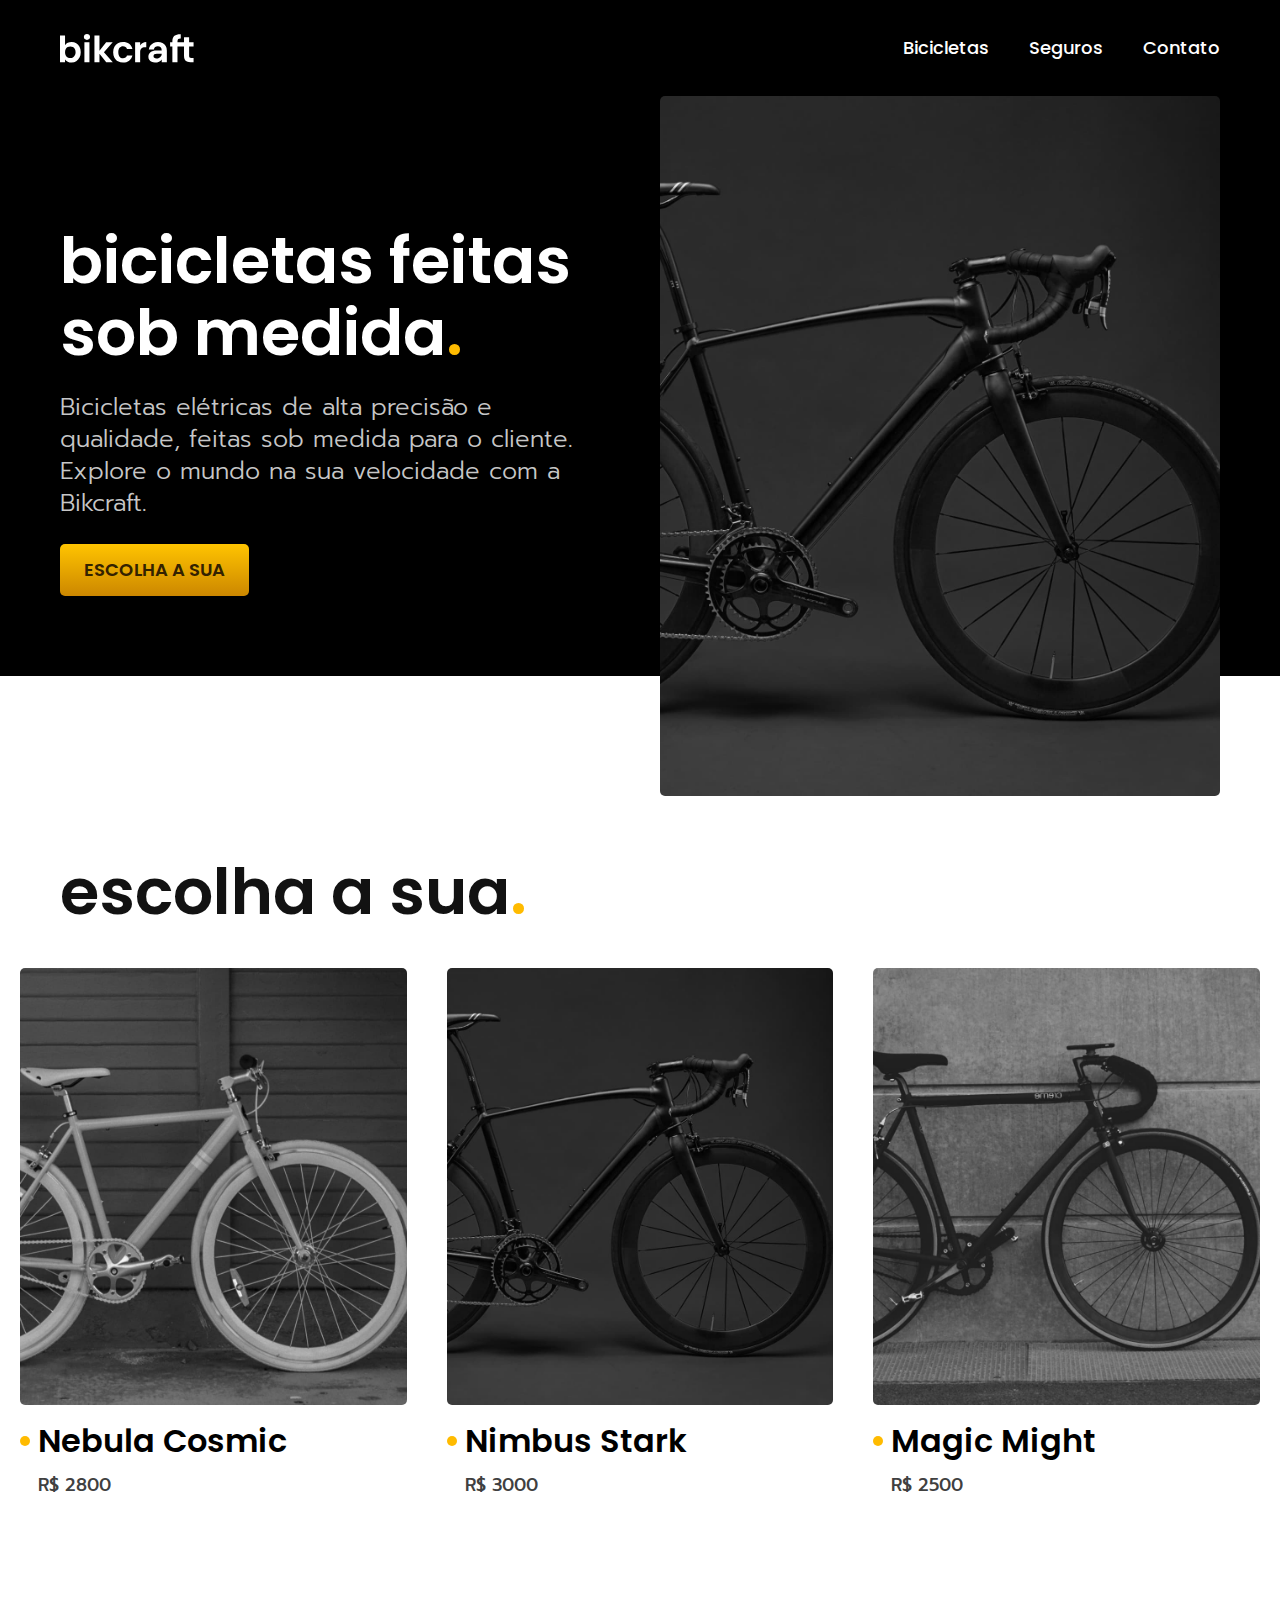
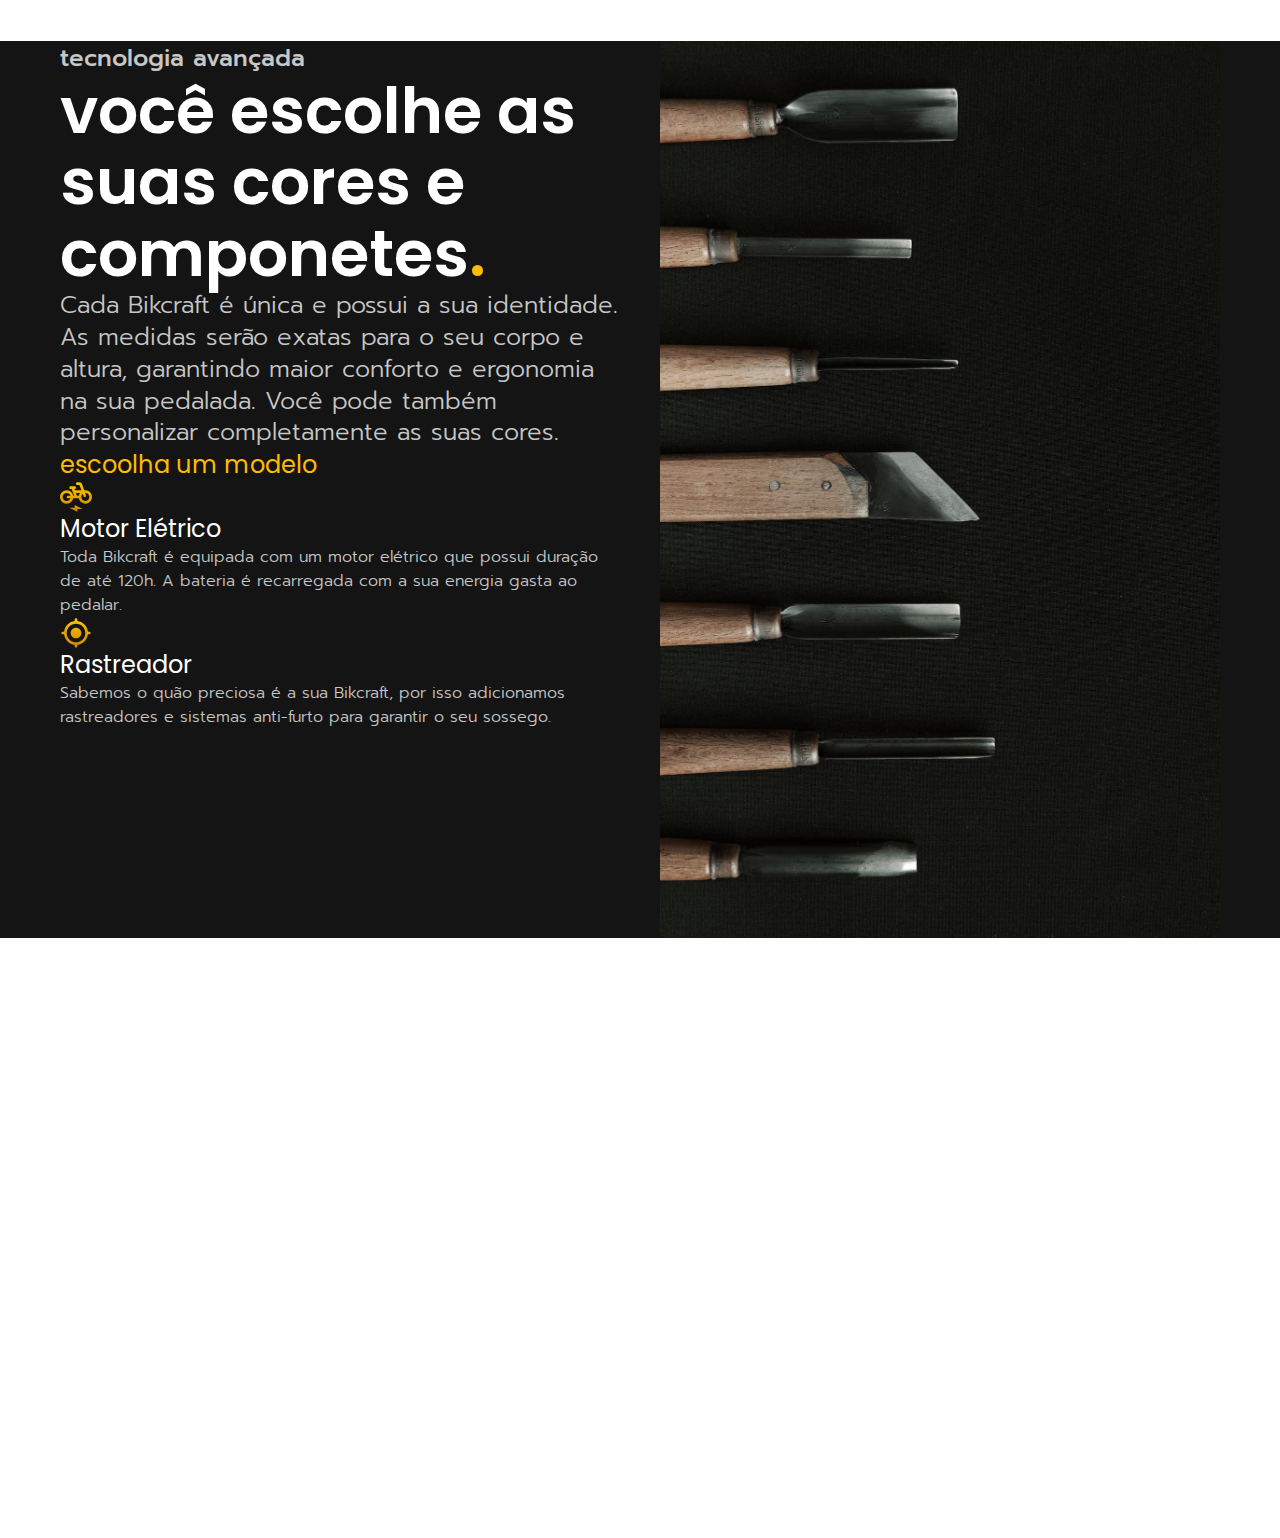
==== index.html @ f99fec9c "colocando-conteudo" ====
<!DOCTYPE html>
<html lang="pt-br">

<head>
  <meta charset="UTF-8">
  <meta name="viewport" content="width=device-width, initial-scale=1.0">
  <title>Bikcraft - Bicicletas Elétricas</title>
  <meta nome="description" content="Bicicletas elétricas de alta precisão e qualidade,  feitas sob medida para o cliente. Explore o mundo na sua velocidade com a Bikcraft.">

  <link rel="stylesheet" href="/css/style.css">
  <link rel="preconnect" href="https://fonts.googleapis.com">
  <link rel="preconnect" href="https://fonts.gstatic.com" crossorigin>
  <link href="https://fonts.googleapis.com/css2?family=Poppins:wght@300;400;600&family=Prompt:wght@300;400;500&display=swap" rel="stylesheet">
</head>

<body>
  <header class="header-bg">
    <div class="header container">
      <a href="./">
        <img src="./img/bikcraft.svg" alt="Bikcraft">
      </a>
      <nav aria-label="primaria">
        <ul class="header-menu fonte-1-p c-0">
          <li><a href="./bicicletas.html">Bicicletas</a></li>
          <li><a href="./seguros.html">Seguros</a></li>
          <li><a href="./contato.html">Contato</a></li>
        </ul>
      </nav>
    </div>
  </header>

  <main class="introducao-bg">
    <div class=" container introducao">
      <div class="introducao-conteudo">
        <h1 class="fonte-1-xg c-0">bicicletas feitas sob medida<span class="p-1">.</span></h1>
        <p class="fonte-2-m c-3">Bicicletas elétricas de alta precisão e qualidade, feitas sob medida para o cliente. Explore o mundo na sua velocidade com a Bikcraft.</p>
        <a class="botao" href="./bicicletas.html">Escolha a sua</a>
      </div>
      <div>
        <img src="./img/fotos/introducao.jpg" alt="Bicicleta elétrica preta">
      </div>
    </div>
  </main>

  <article class="bicicletas-lista">
    <h2 class="container fonte-1-xg">escolha a sua<span class="p-1">.</span></h1>
      <ul>
        <li>
          <a href="./bicicletas/nubula-cosmic">
            <img src="./img/bicicletas/Nebula-home.jpg" alt="Bicicleta Nebula Cosmic">
            <h3 class="fonte-1-g c-13"> Nebula Cosmic</h3>
            <span class="fonte-2-pp c-10">R$ 2800</span>
          </a>
        </li>
        <li>
          <a href="./bicicletas/nimbus-stark">
            <img src="./img/bicicletas/Nimbus-home.jpg" alt="Bicicleta Nimbus Stark">
            <h3 class="fonte-1-g c-13">Nimbus Stark</h3>
            <span class="fonte-2-pp c-10">R$ 3000</span>
          </a>
        </li>
        <li>
          <a href="./bicicletas/Magic-might">
            <img src="./img/bicicletas/magic-home.jpg" alt="Bicicleta Magic Might">
            <h3 class="fonte-1-g c-13">Magic Might</h3>
            <span class="fonte-2-pp c-10">R$ 2500</span>
          </a>
        </li>
      </ul>
  </article>

  <article class="tecnologia-bg">
    <div class="tecnologia container">
      <div class="tecnologia-conteudo">
        <span class="fonte-2-g c-3">tecnologia avançada</span>
        <h2 class="fonte-1-xg c-0">você escolhe as suas cores e componetes<span class="p-1">.</span></h2>
        <p class="fonte-2-m c-3">Cada Bikcraft é única e possui a sua identidade. As medidas serão exatas para o seu corpo e altura, garantindo maior conforto e ergonomia na sua pedalada. Você pode também personalizar completamente as suas cores.</p>
        <a class="link fonte-1-m p-1" href="./bicicletas.html">escoolha um modelo</a>
        <div>
          <img src="./img/icones/eletrica.svg" alt="">
          <h3 class="fonte-1-m c-0">Motor Elétrico</h3>
          <p class="fonte-2-p c-3">Toda Bikcraft é equipada com um motor elétrico que possui duração de até 120h. A bateria é recarregada com a sua energia gasta ao pedalar.</p>
        </div>
        <div>
          <img src="./img/icones/rastreador.svg" alt="">
          <h3 class="fonte-1-m c-0">Rastreador</h3>
          <p class="fonte-2-p c-3">Sabemos o quão preciosa é a sua Bikcraft, por isso adicionamos rastreadores e sistemas anti-furto para garantir o seu sossego.</p>
        </div>
      </div>

      <div class="tecnologia-img">
        <img src="./img/fotos/tecnologia.jpg" alt="">
      </div>
    </div>
  </article>
</body>

</html>
---- css/style.css ----
/* algumas formatação do vs */
@import "./global/gloabal.css";

@import "./global/tipografia.css";

@import "./global/cores.css";

/* header do site */
@import "./global/header.css";

/* componetes global como o btn */
@import "./global/componentes.css";

/* page home */
@import "./home/introducao.css";
@import "./bicicleta/bicicletas-lista.css";
@import "./home/tecnologia.css";
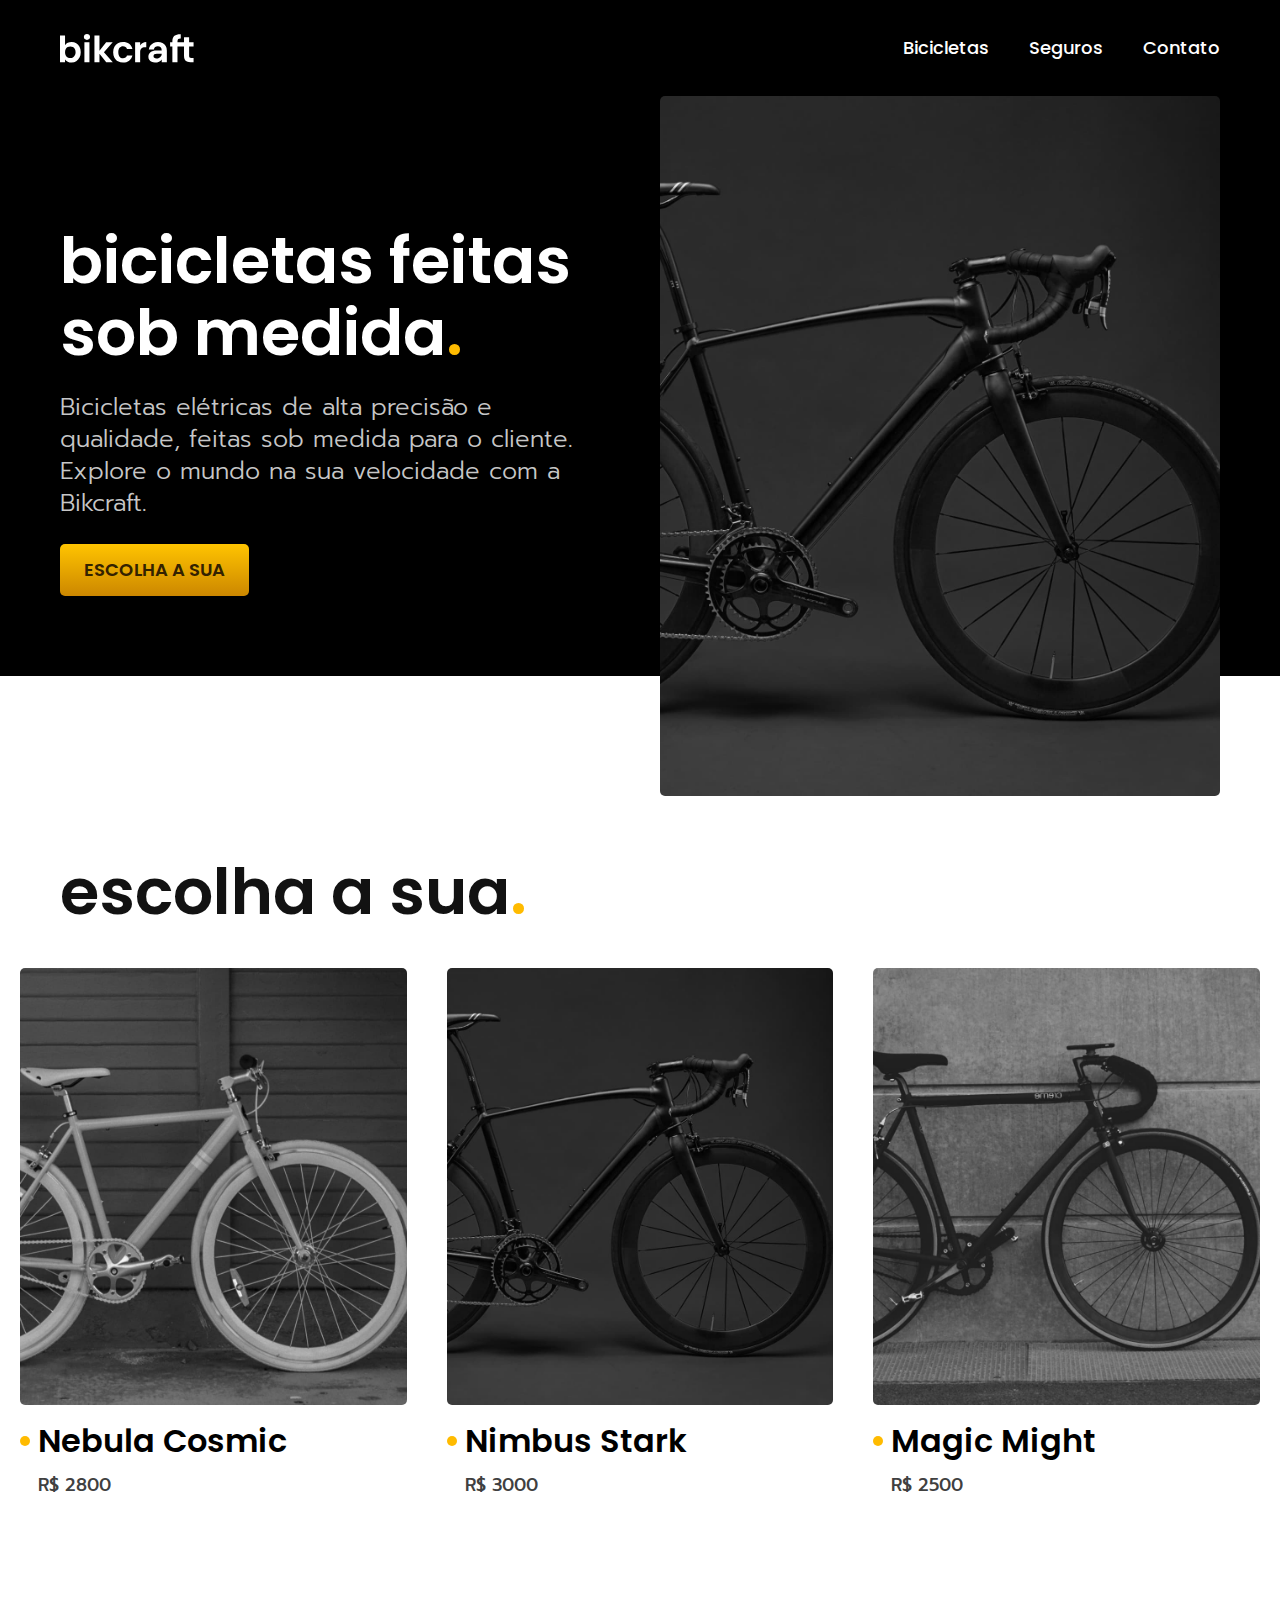
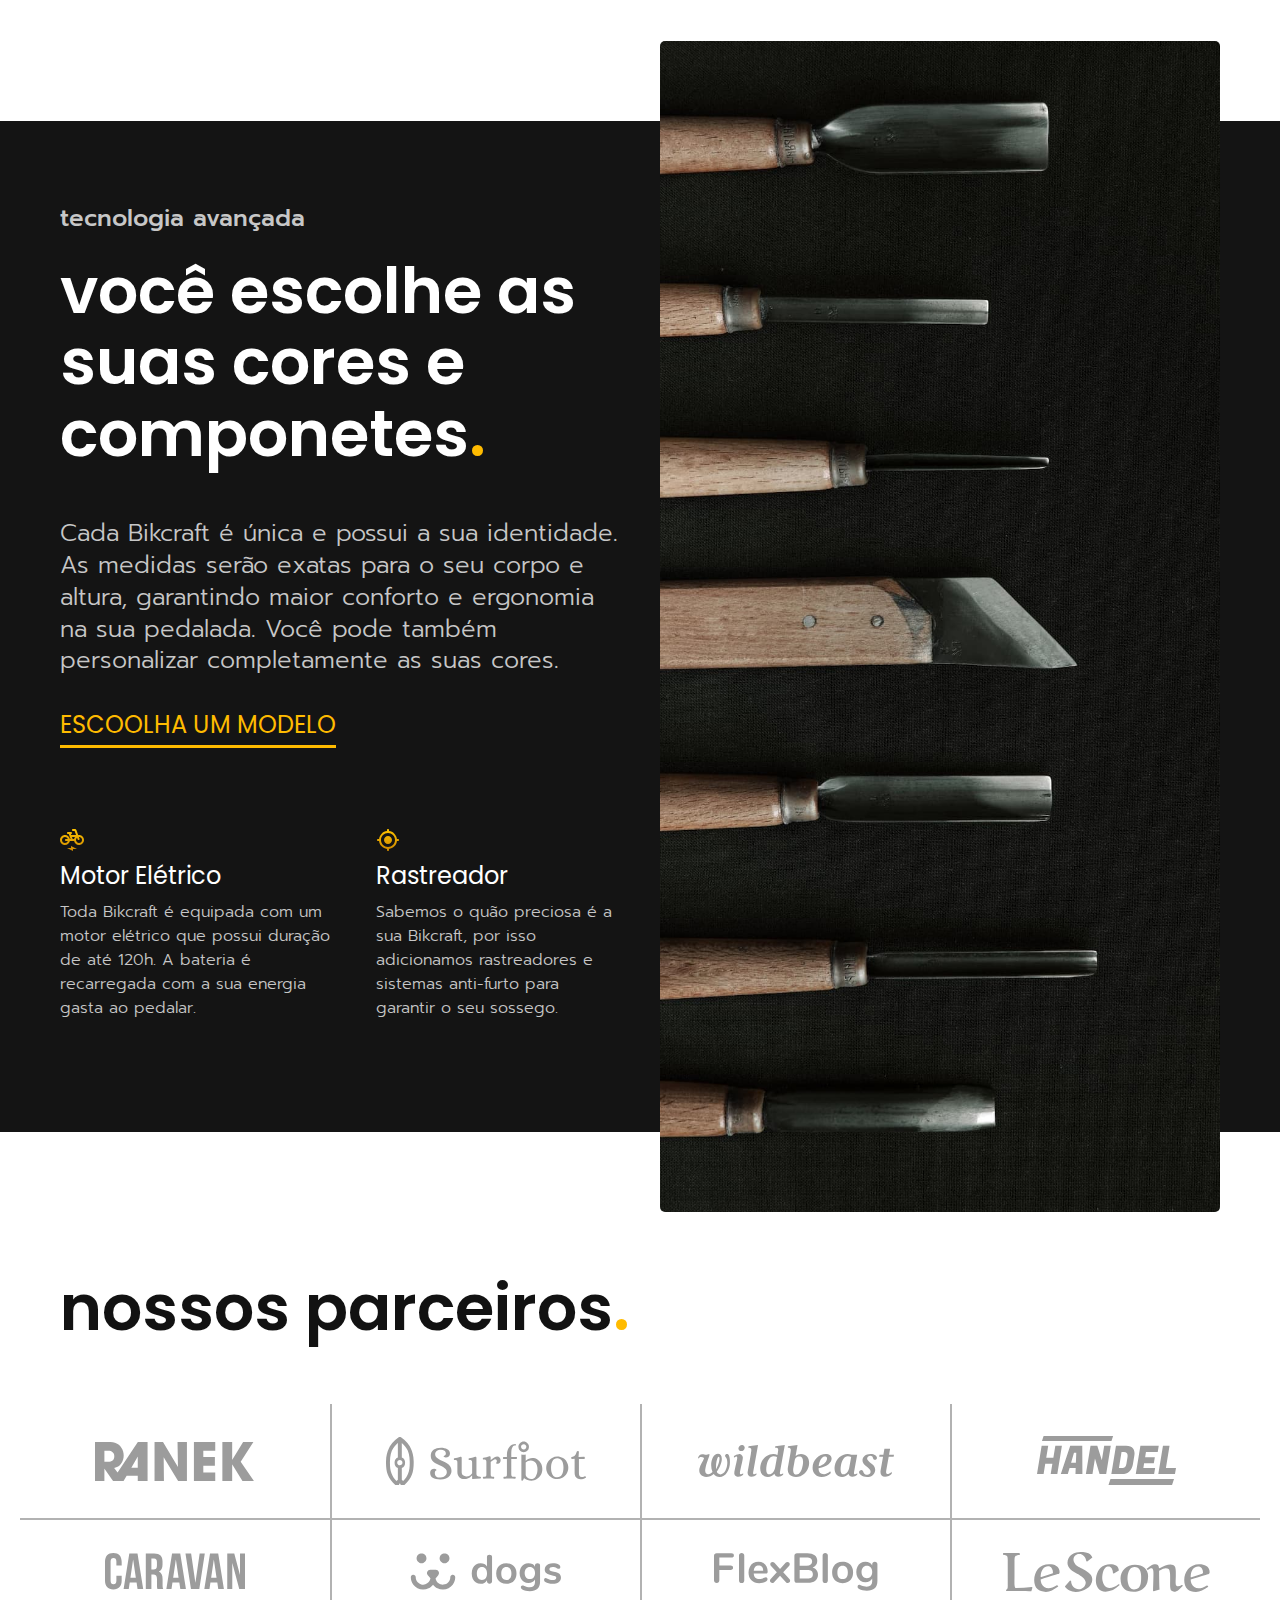
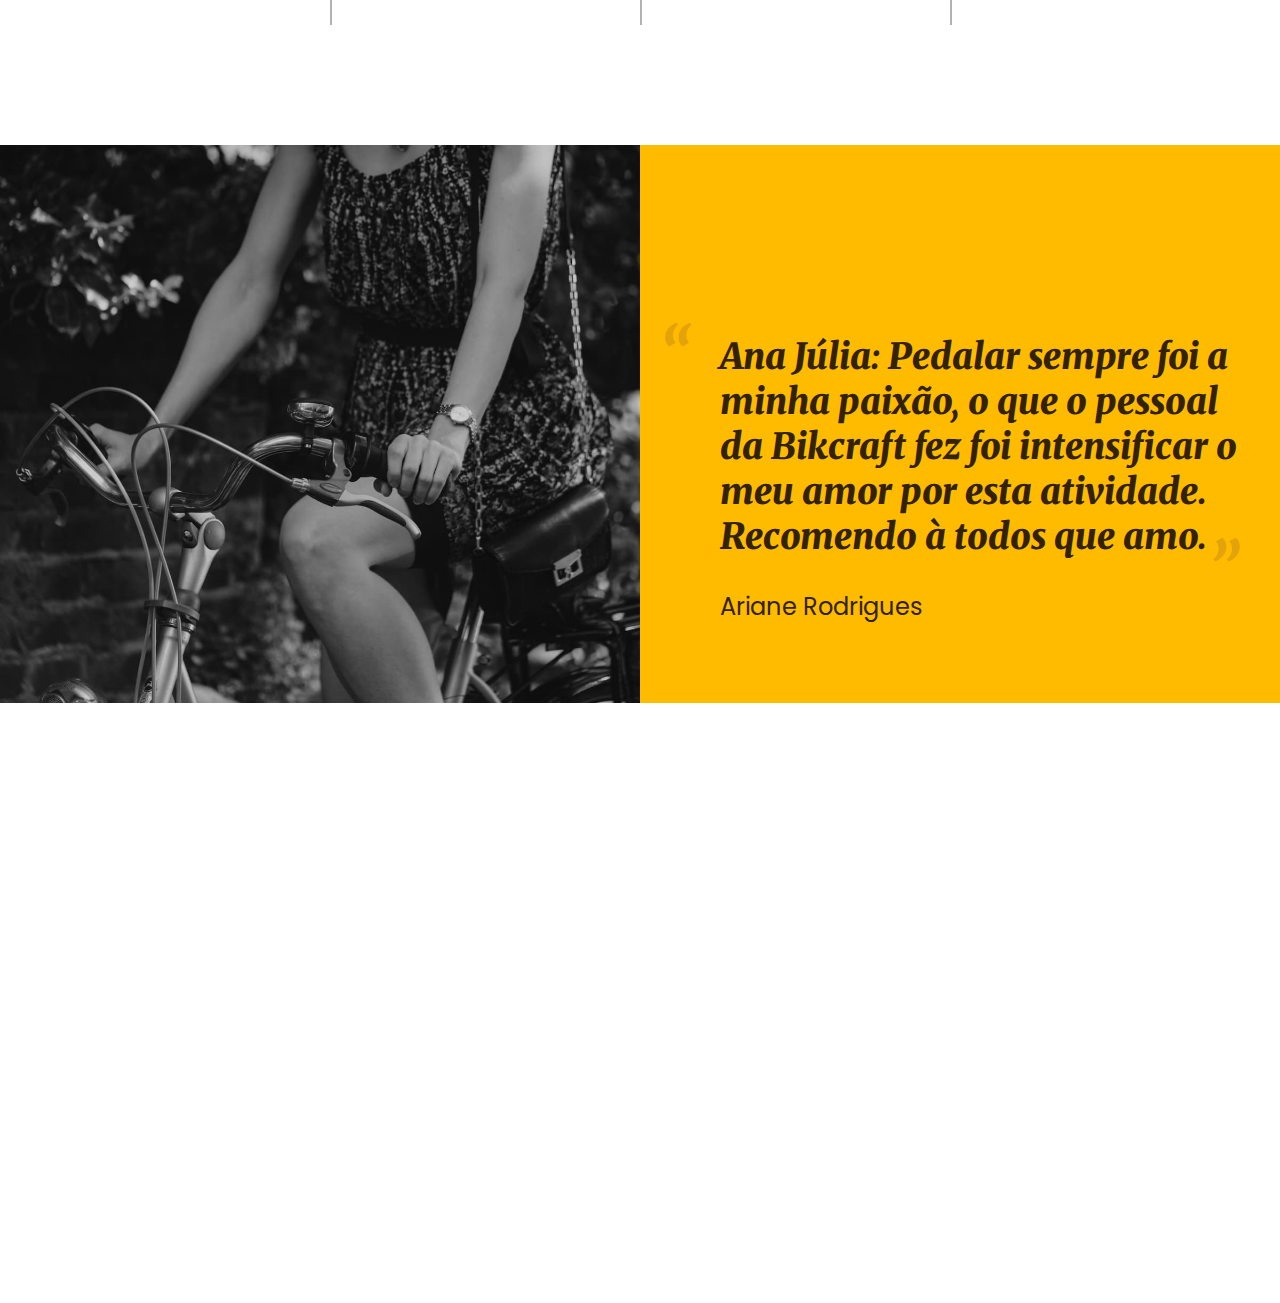
==== commit 1a6fe54f: "sessao-depoimento" ====
--- a/index.html
+++ b/index.html
@@ -11,6 +11,9 @@
   <link rel="preconnect" href="https://fonts.googleapis.com">
   <link rel="preconnect" href="https://fonts.gstatic.com" crossorigin>
   <link href="https://fonts.googleapis.com/css2?family=Poppins:wght@300;400;600&family=Prompt:wght@300;400;500&display=swap" rel="stylesheet">
+  <link rel="preconnect" href="https://fonts.googleapis.com">
+  <link rel="preconnect" href="https://fonts.gstatic.com" crossorigin>
+  <link href="https://fonts.googleapis.com/css2?family=Merriweather:wght@900&display=swap" rel="stylesheet">
 </head>
 
 <body>
@@ -76,23 +79,52 @@
         <h2 class="fonte-1-xg c-0">você escolhe as suas cores e componetes<span class="p-1">.</span></h2>
         <p class="fonte-2-m c-3">Cada Bikcraft é única e possui a sua identidade. As medidas serão exatas para o seu corpo e altura, garantindo maior conforto e ergonomia na sua pedalada. Você pode também personalizar completamente as suas cores.</p>
         <a class="link fonte-1-m p-1" href="./bicicletas.html">escoolha um modelo</a>
-        <div>
-          <img src="./img/icones/eletrica.svg" alt="">
-          <h3 class="fonte-1-m c-0">Motor Elétrico</h3>
-          <p class="fonte-2-p c-3">Toda Bikcraft é equipada com um motor elétrico que possui duração de até 120h. A bateria é recarregada com a sua energia gasta ao pedalar.</p>
-        </div>
-        <div>
-          <img src="./img/icones/rastreador.svg" alt="">
-          <h3 class="fonte-1-m c-0">Rastreador</h3>
-          <p class="fonte-2-p c-3">Sabemos o quão preciosa é a sua Bikcraft, por isso adicionamos rastreadores e sistemas anti-furto para garantir o seu sossego.</p>
+        <div class="tecnologia-vantagens">
+          <div>
+            <img src="./img/icones/eletrica.svg" alt="">
+            <h3 class="fonte-1-m c-0">Motor Elétrico</h3>
+            <p class="fonte-2-p c-3">Toda Bikcraft é equipada com um motor elétrico que possui duração de até 120h. A bateria é recarregada com a sua energia gasta ao pedalar.</p>
+          </div>
+          <div>
+            <img src="./img/icones/rastreador.svg" alt="">
+            <h3 class="fonte-1-m c-0">Rastreador</h3>
+            <p class="fonte-2-p c-3">Sabemos o quão preciosa é a sua Bikcraft, por isso adicionamos rastreadores e sistemas anti-furto para garantir o seu sossego.</p>
+          </div>
         </div>
       </div>
-
       <div class="tecnologia-img">
         <img src="./img/fotos/tecnologia.jpg" alt="">
       </div>
     </div>
   </article>
+
+  <section class="parceiros" aria-label="Nossos Parceiso">
+    <h2 class="container fonte-1-xg">nossos parceiros<span class="p-1">.</span></h1>
+      <ul class="pareceio-lista">
+        <li><img src="./img/parceiros/ranek.svg" alt="Ranek"></li>
+        <li><img src="./img/parceiros/surfbot.svg" alt="surfbot"></li>
+        <li><img src="./img/parceiros/wildbeast.svg" alt="wildbeast"></li>
+        <li><img src="./img/parceiros/handel.svg" alt="handel"></li>
+        <li><img src="./img/parceiros/caravan.svg" alt="caravan"></li>
+        <li><img src="./img/parceiros/dogs.svg" alt="dogs"></li>
+        <li><img src="./img/parceiros/flexblog.svg" alt="flexblog"></li>
+        <li><img src="./img/parceiros/lescone.svg" alt="lescone"></li>
+      </ul>
+  </section>
+
+  <section class="depoimento" aria-label="Depoimento">
+    <div>
+      <img src="./img/fotos/depoimento.jpg" alt="Depoimento de cliente">
+    </div>
+    <div class="depoimento-conteudo">
+      <blockquote class="fonte-1-gg p-5">
+        <p>
+          Ana Júlia: Pedalar sempre foi a minha paixão, o que o pessoal da Bikcraft fez foi intensificar o meu amor por esta atividade. Recomendo à todos que amo.
+        </p>
+      </blockquote>
+      <span class="fonte-1-m p-5">Ariane Rodrigues</span>
+    </div>
+  </section>
 </body>
 
 </html>--- a/css/style.css
+++ b/css/style.css
@@ -2,7 +2,6 @@
 @import "./global/gloabal.css";
 
 @import "./global/tipografia.css";
-
 @import "./global/cores.css";
 
 /* header do site */
@@ -15,3 +14,5 @@
 @import "./home/introducao.css";
 @import "./bicicleta/bicicletas-lista.css";
 @import "./home/tecnologia.css";
+@import "./home/parceiros.css";
+@import "./home/depoimento.css";
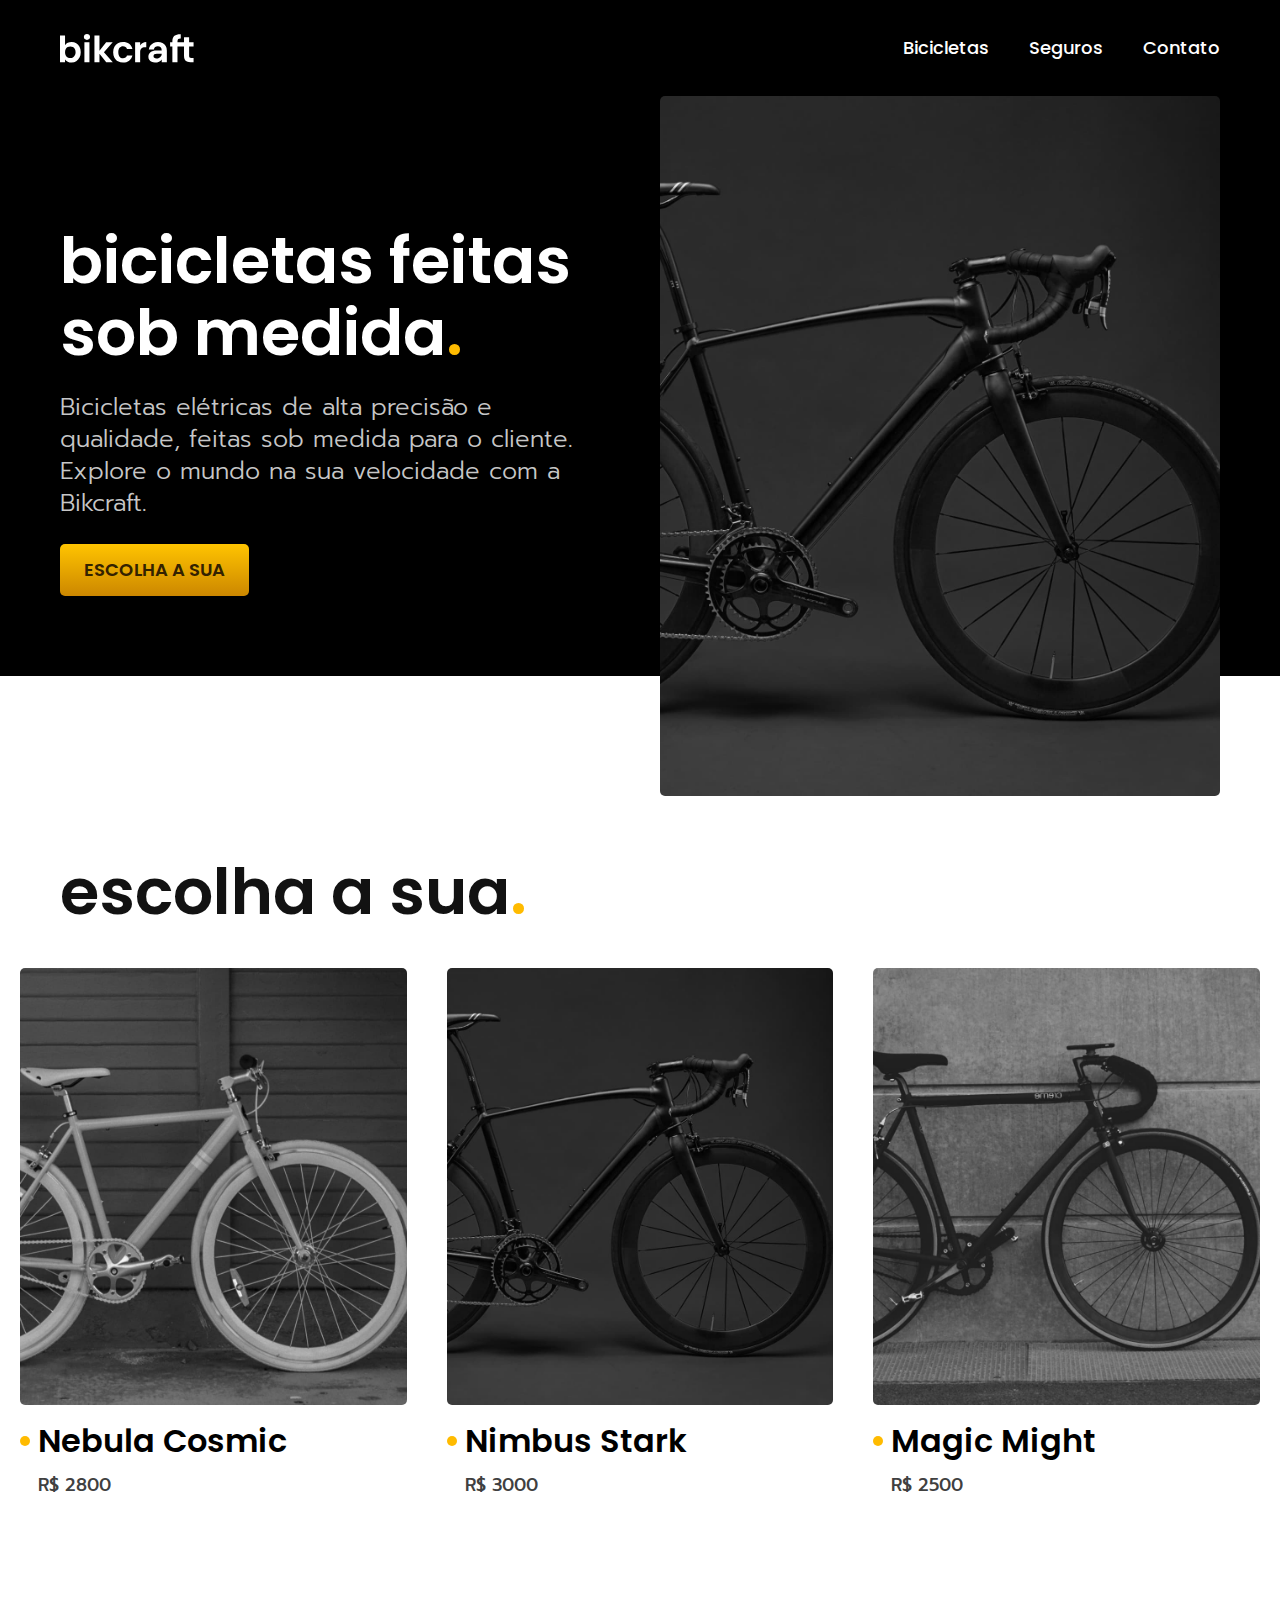
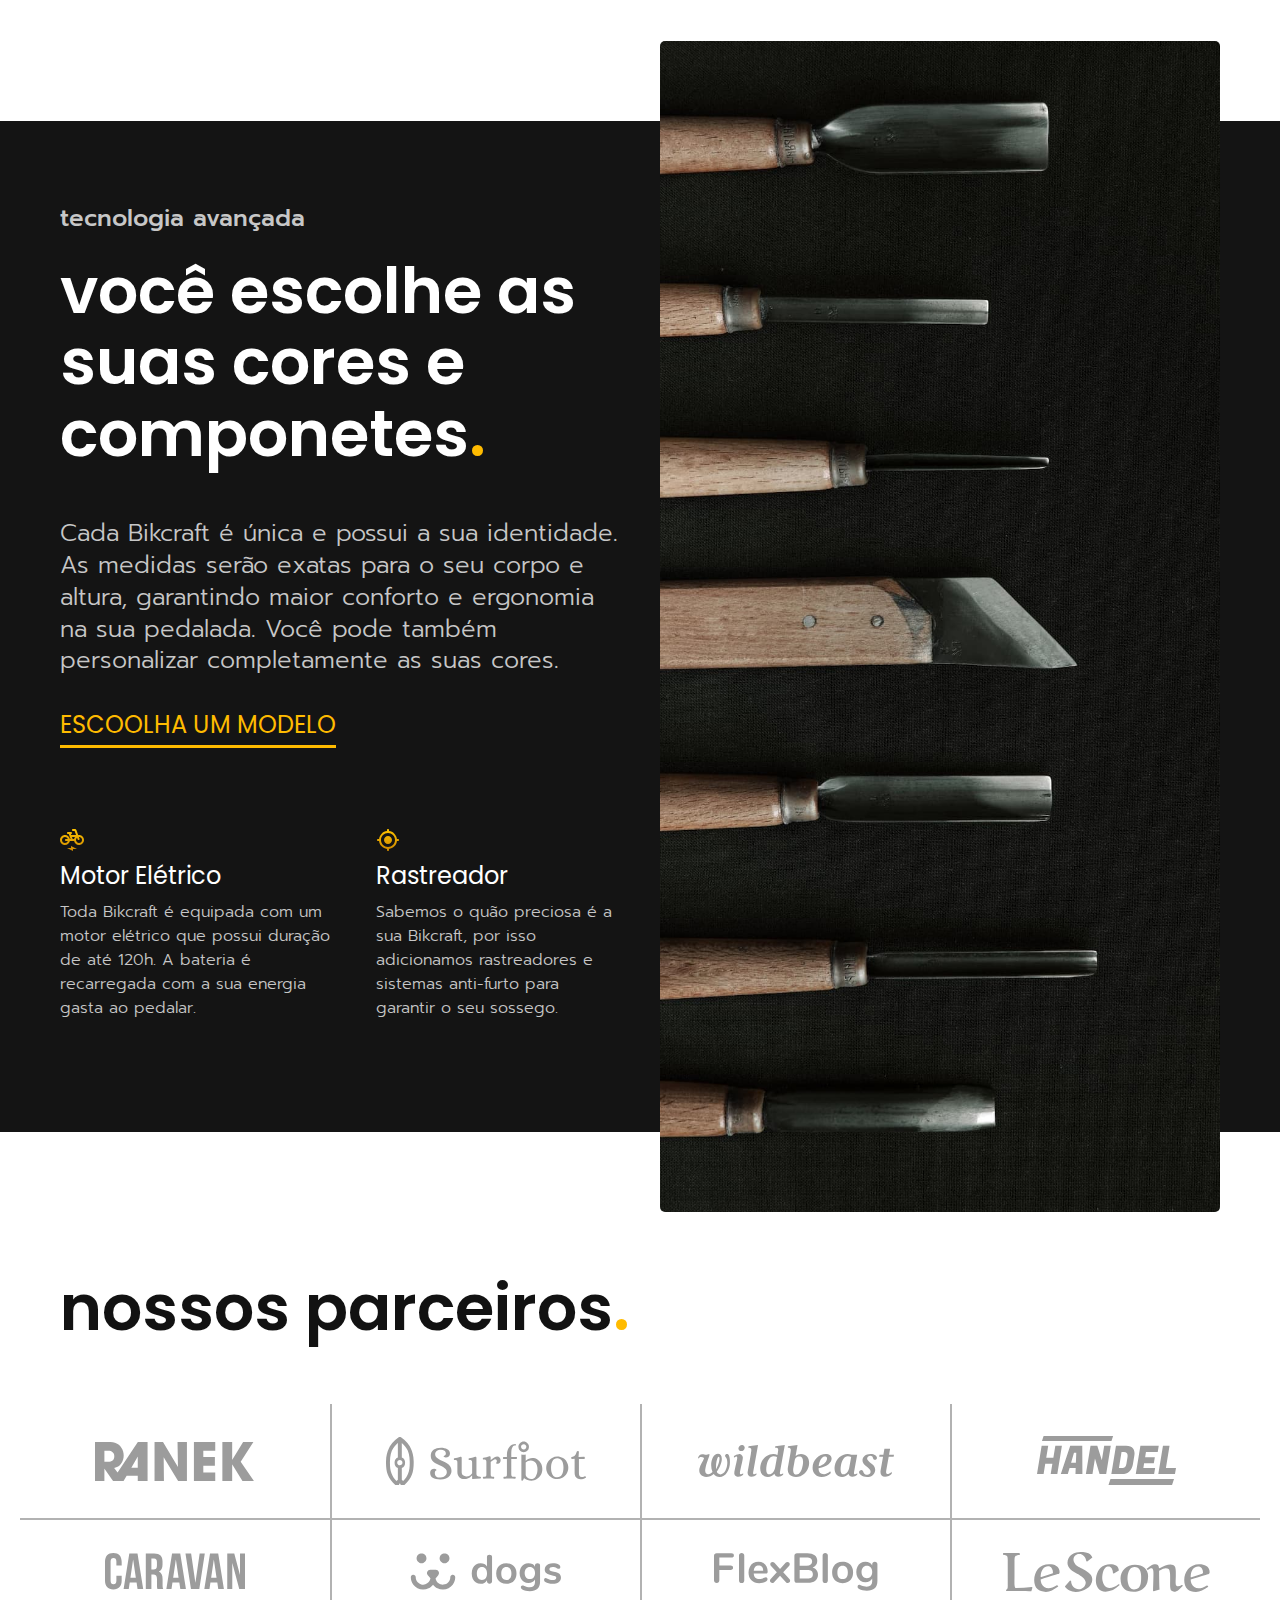
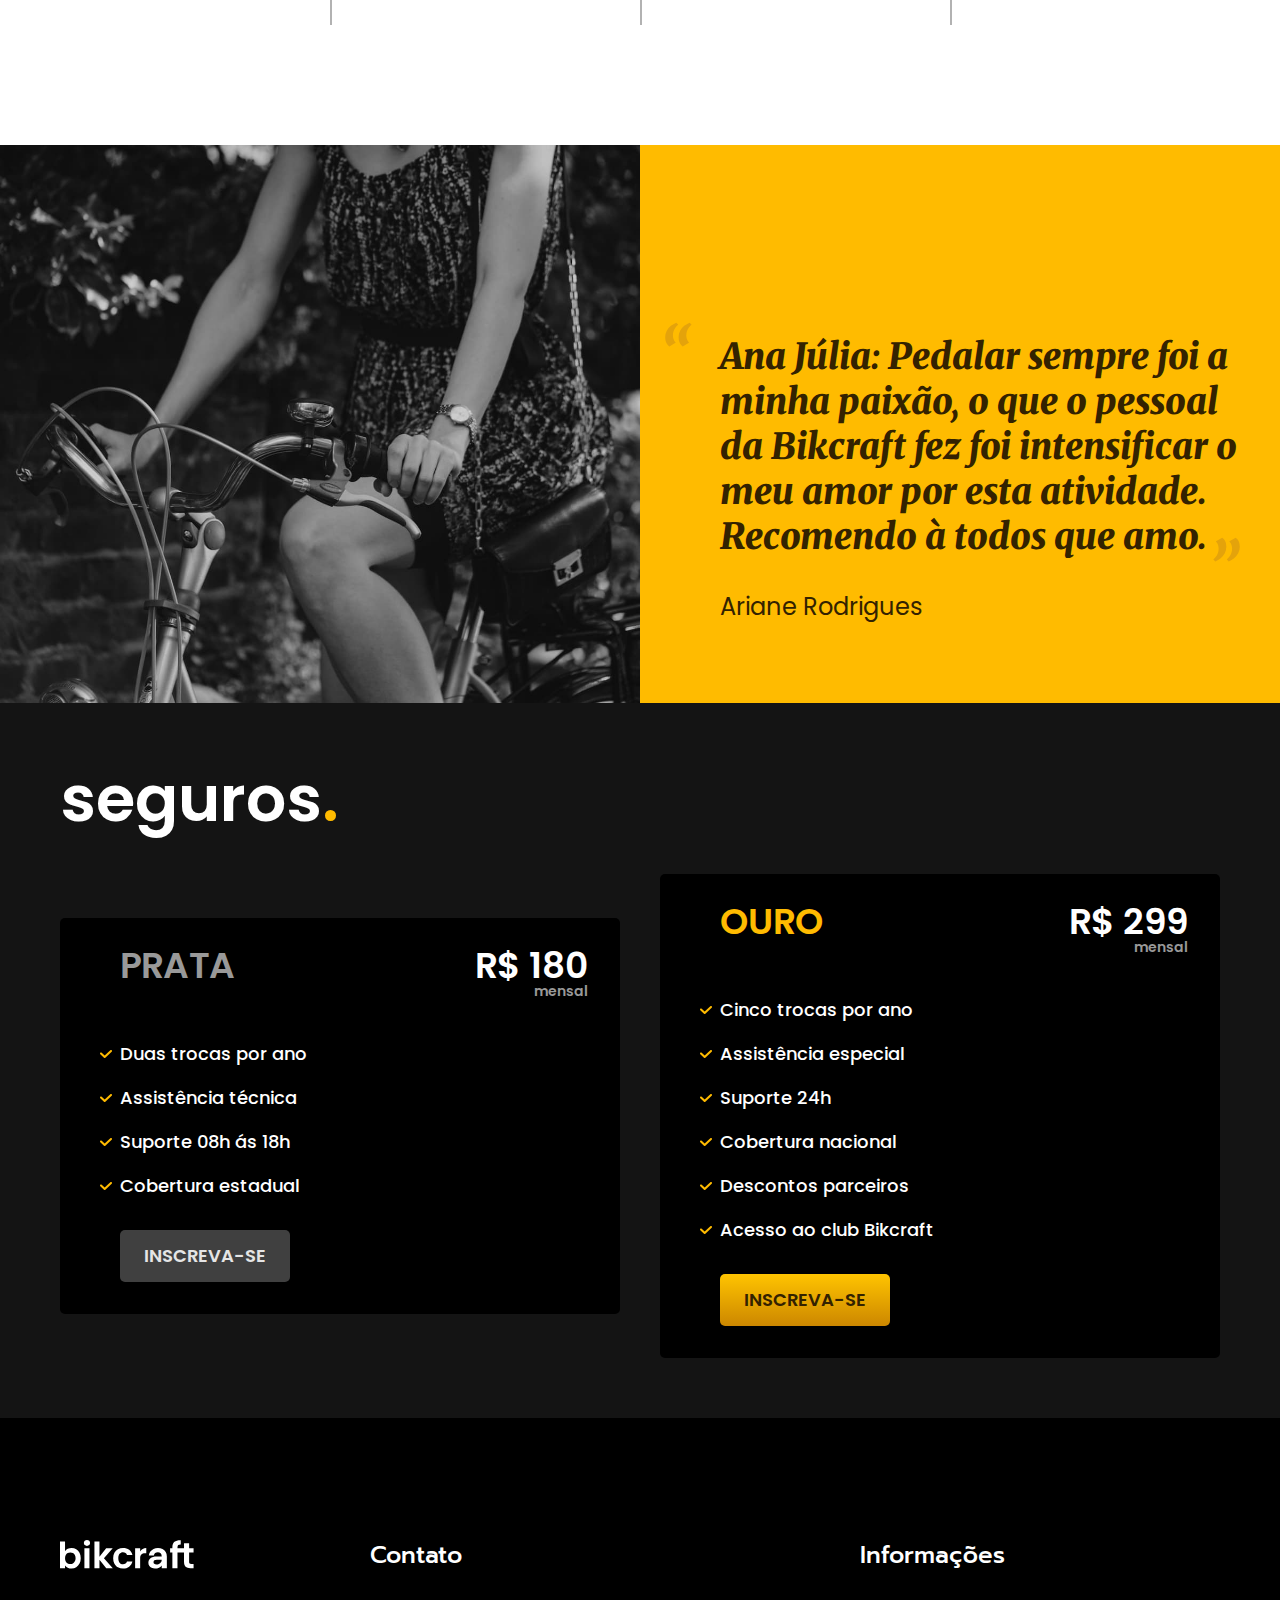
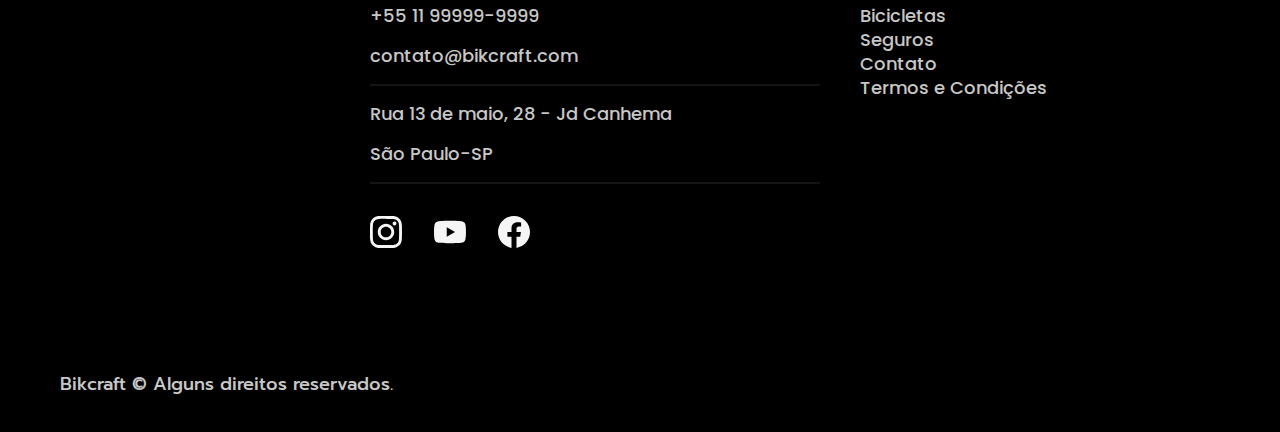
==== commit c0b7e6fe: "seguros e termos" ====
--- a/index.html
+++ b/index.html
@@ -125,6 +125,76 @@
       <span class="fonte-1-m p-5">Ariane Rodrigues</span>
     </div>
   </section>
+
+  <article class="seguros-bg">
+    <div class="seguros container">
+      <h2 class="fonte-1-xg c-0">seguros<span class="p-1">.</span></h2>
+
+      <div class="seguros-item">
+        <h3 class="fonte-1-gg c-5">PRATA</h3>
+        <span class="fonte-1-gg c-0">R$ 180 <span class="fonte-1-pp c-5">mensal</span></span>
+        <ul class="fonte-1-p c-0">
+          <li>Duas trocas por ano </li>
+          <li>Assistência técnica</li>
+          <li>Suporte 08h ás 18h</li>
+          <li>Cobertura estadual </li>
+        </ul>
+        <a class="secundario" href="./orcamento.html">inscreva-se</a>
+      </div>
+
+      <div class="seguros-item">
+        <h3 class="fonte-1-gg p-1">OURO</h3>
+        <span class="fonte-1-gg c-0">R$ 299 <span class="fonte-1-pp c-5">mensal</span></span>
+        <ul class="fonte-1-p c-0">
+          <li>Cinco trocas por ano</li>
+          <li>Assistência especial</li>
+          <li>Suporte 24h</li>
+          <li>Cobertura nacional</li>
+          <li>Descontos parceiros</li>
+          <li>Acesso ao club Bikcraft</li>
+        </ul>
+        <a class="botao" href="./orcamento.html">inscreva-se</a>
+      </div>
+    </div>
+  </article>
+
+  <footer class="footer-bg">
+    <div class="footer container">
+      <img class="footer-logo" src="./img/bikcraft.svg" alt="Bikcraft">
+      <div class="footer-contato">
+        <h3 class="fonte-2-g c-0">Contato</h3>
+        <ul class="fonte-1-p c-3">
+          <li><a href="tel:+5511999999999">+55 11 99999-9999</a></li>
+          <li><a href="mailto:contato@bikcraft.com">contato@bikcraft.com</a></li>
+          <li>Rua 13 de maio, 28 - Jd Canhema</li>
+          <li>São Paulo-SP</li>
+        </ul>
+        <div class="footer-redes">
+          <a href="./">
+            <img src="./img/redes/instagram.svg" alt="">
+          </a>
+          <a href="./">
+            <img src="./img/redes/youtube.svg" alt="">
+          </a>
+          <a href="./">
+            <img src="./img/redes/facebook.svg" alt="">
+          </a>
+        </div>
+      </div>
+      <div class="footer-informacoes">
+        <h3 class="fonte-2-g c-0">Informações</h3>
+        <nav>
+          <ul class="fonte-1-p c-3">
+            <li><a href="./bicicletas.html">Bicicletas</a></li>
+            <li><a href="./seguros.html">Seguros</a></li>
+            <li><a href="./contato.html">Contato</a></li>
+            <li><a href="./Termos.html">Termos e Condições</a></li>
+          </ul>
+        </nav>
+      </div>
+      <p class=" footer-copy fonte-2-pp c-3">Bikcraft © Alguns direitos reservados.</p>
+    </div>
+  </footer>
 </body>
 
 </html>--- a/css/style.css
+++ b/css/style.css
@@ -1,14 +1,13 @@
 /* algumas formatação do vs */
 @import "./global/gloabal.css";
+/* componetes global como o btn */
+@import "./global/componentes.css";
 
 @import "./global/tipografia.css";
 @import "./global/cores.css";
 
-/* header do site */
 @import "./global/header.css";
-
-/* componetes global como o btn */
-@import "./global/componentes.css";
+@import "./global/footer.css";
 
 /* page home */
 @import "./home/introducao.css";
@@ -16,3 +15,14 @@
 @import "./home/tecnologia.css";
 @import "./home/parceiros.css";
 @import "./home/depoimento.css";
+
+/* Bicicletas */
+@import "./bicicleta/bicicletas.css";
+
+/* seguros */
+@import "./seguros/seguros.css";
+@import "./seguros/vantagens.css";
+@import "./seguros/perguntas.css";
+
+/* Termos e condições */
+@import "./termos/termos.css";
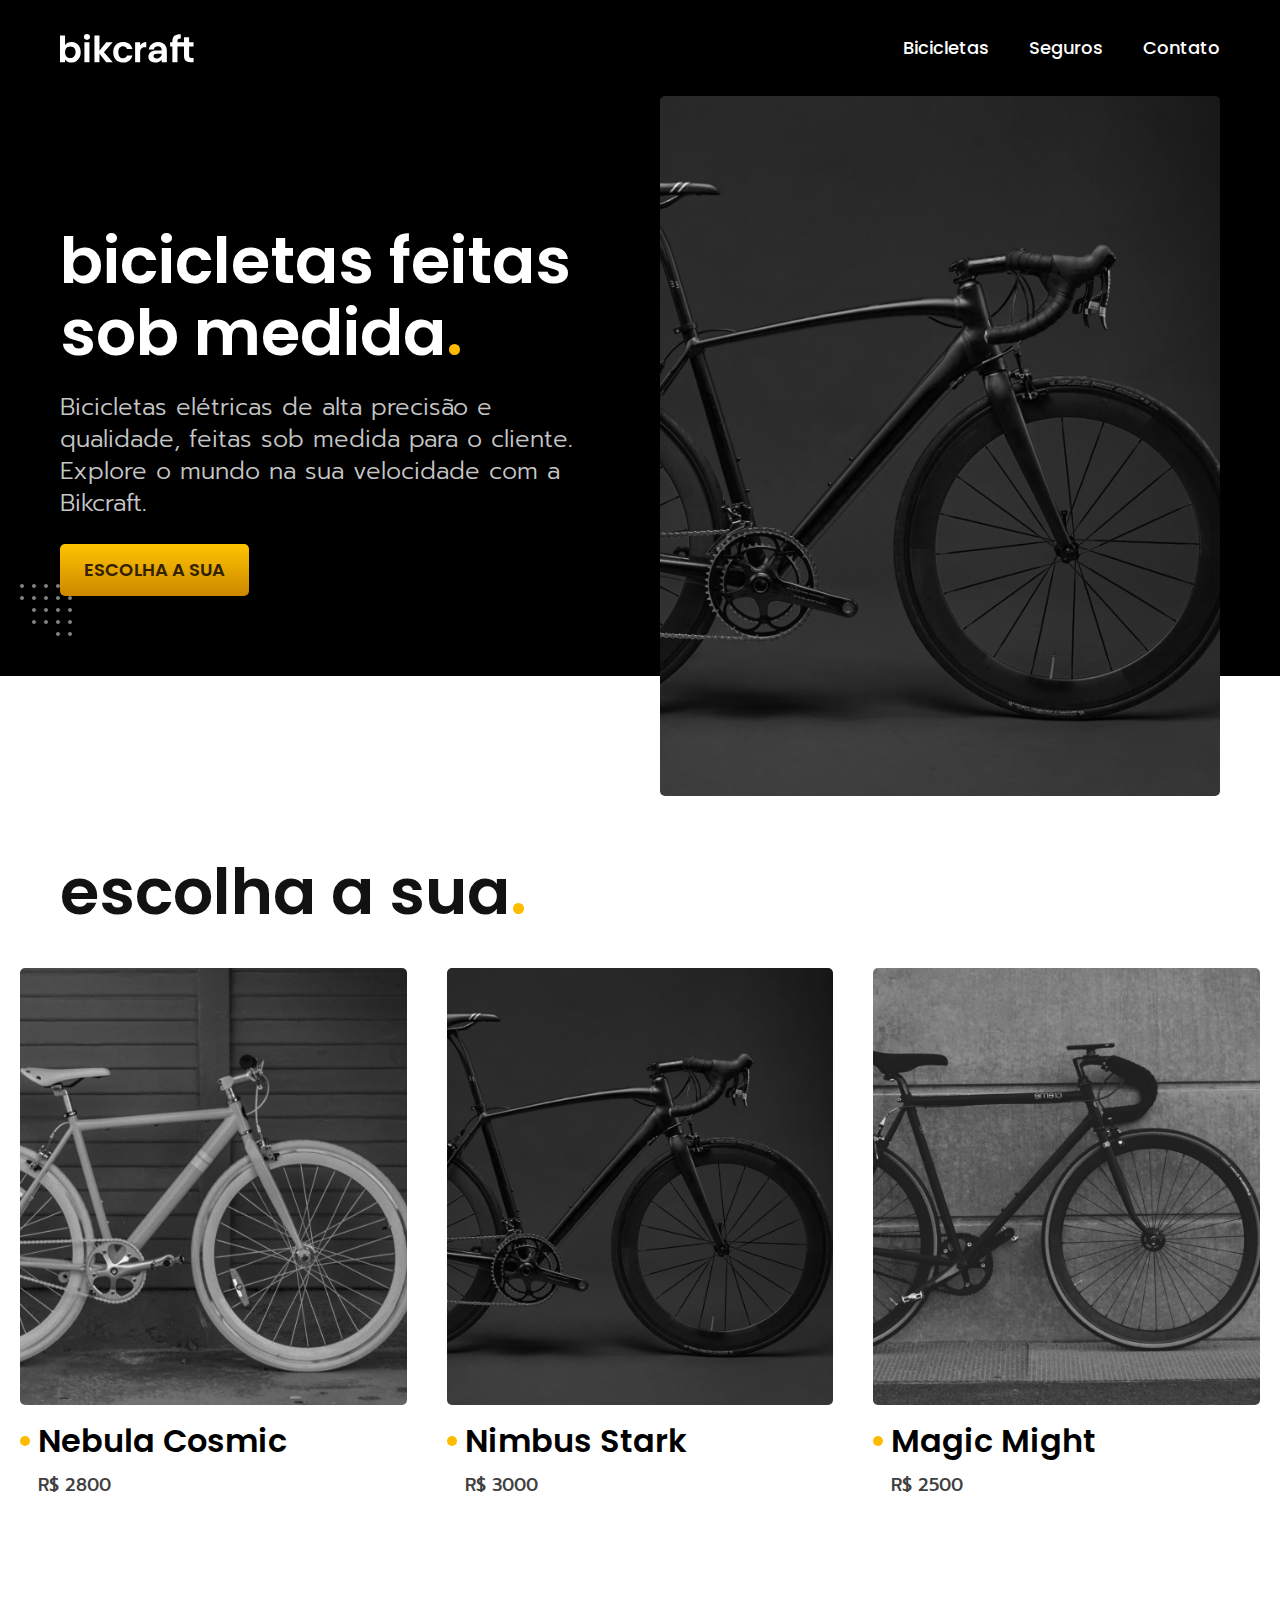
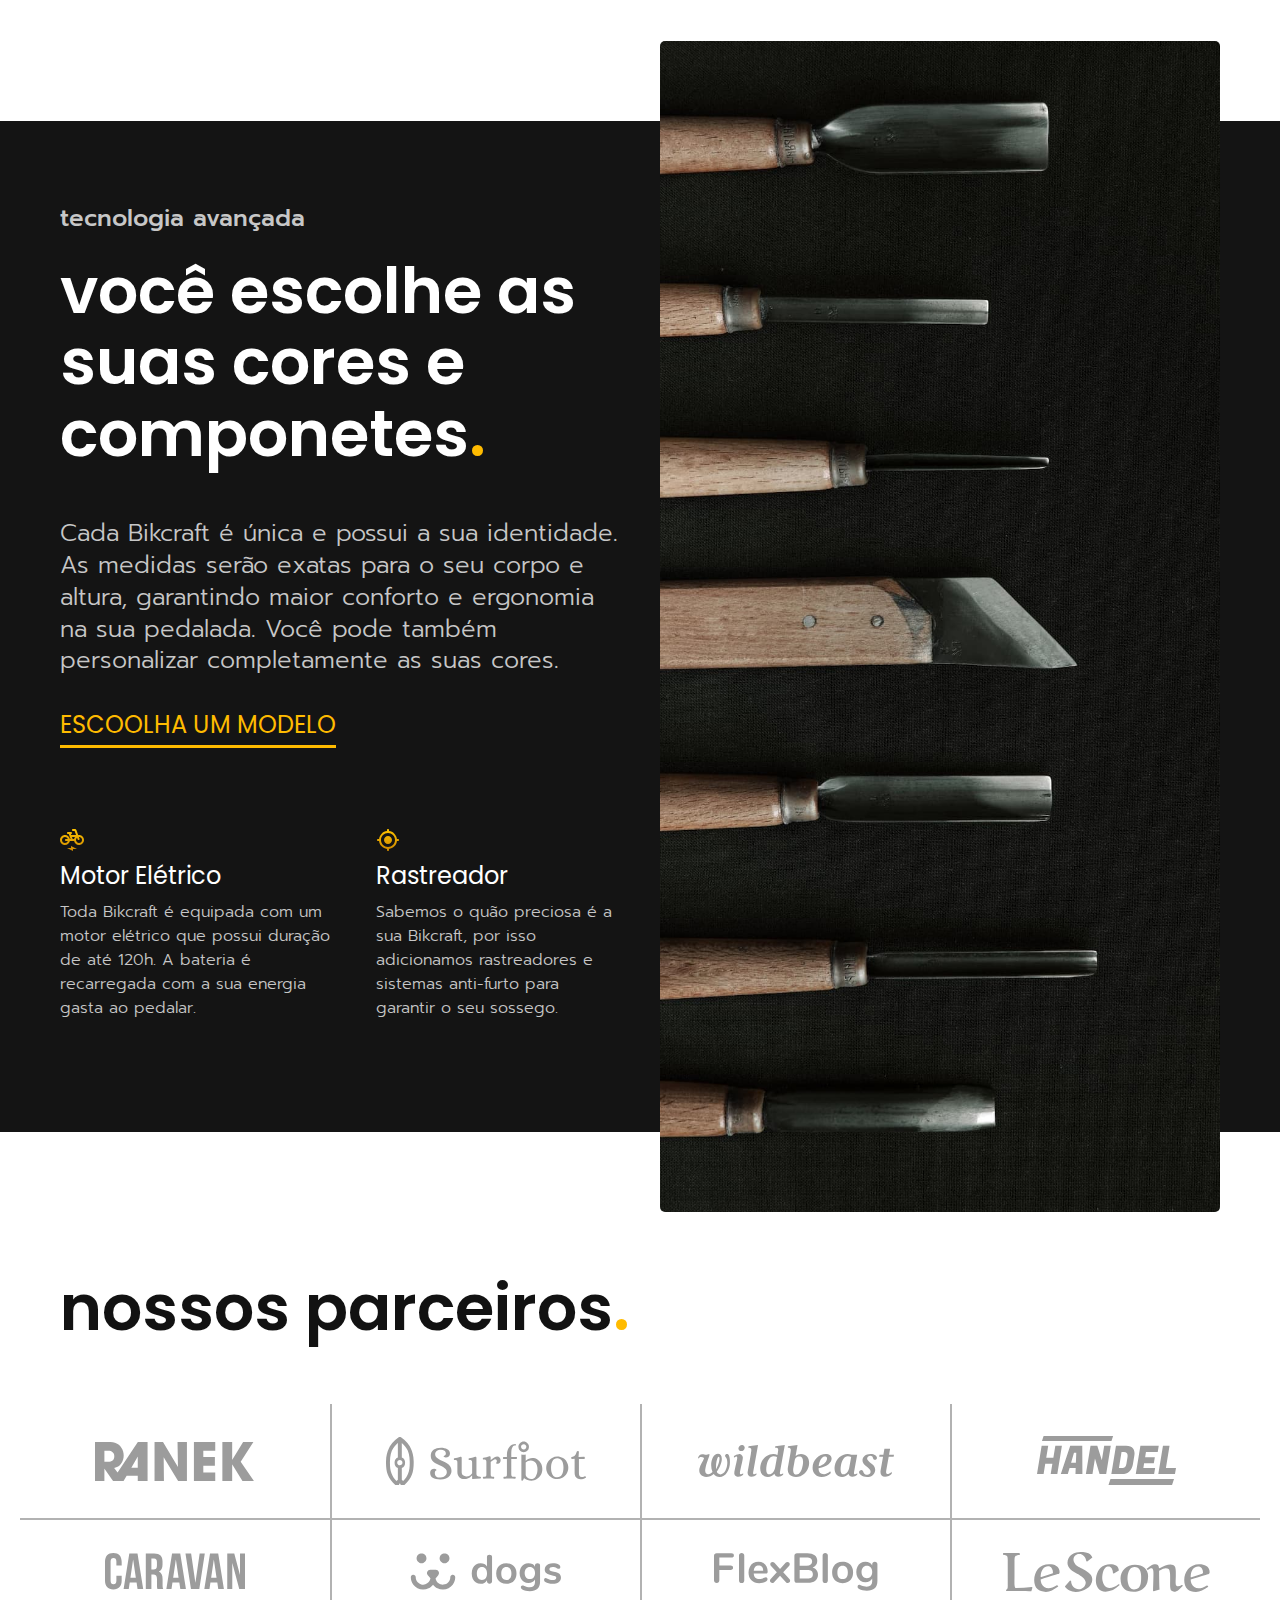
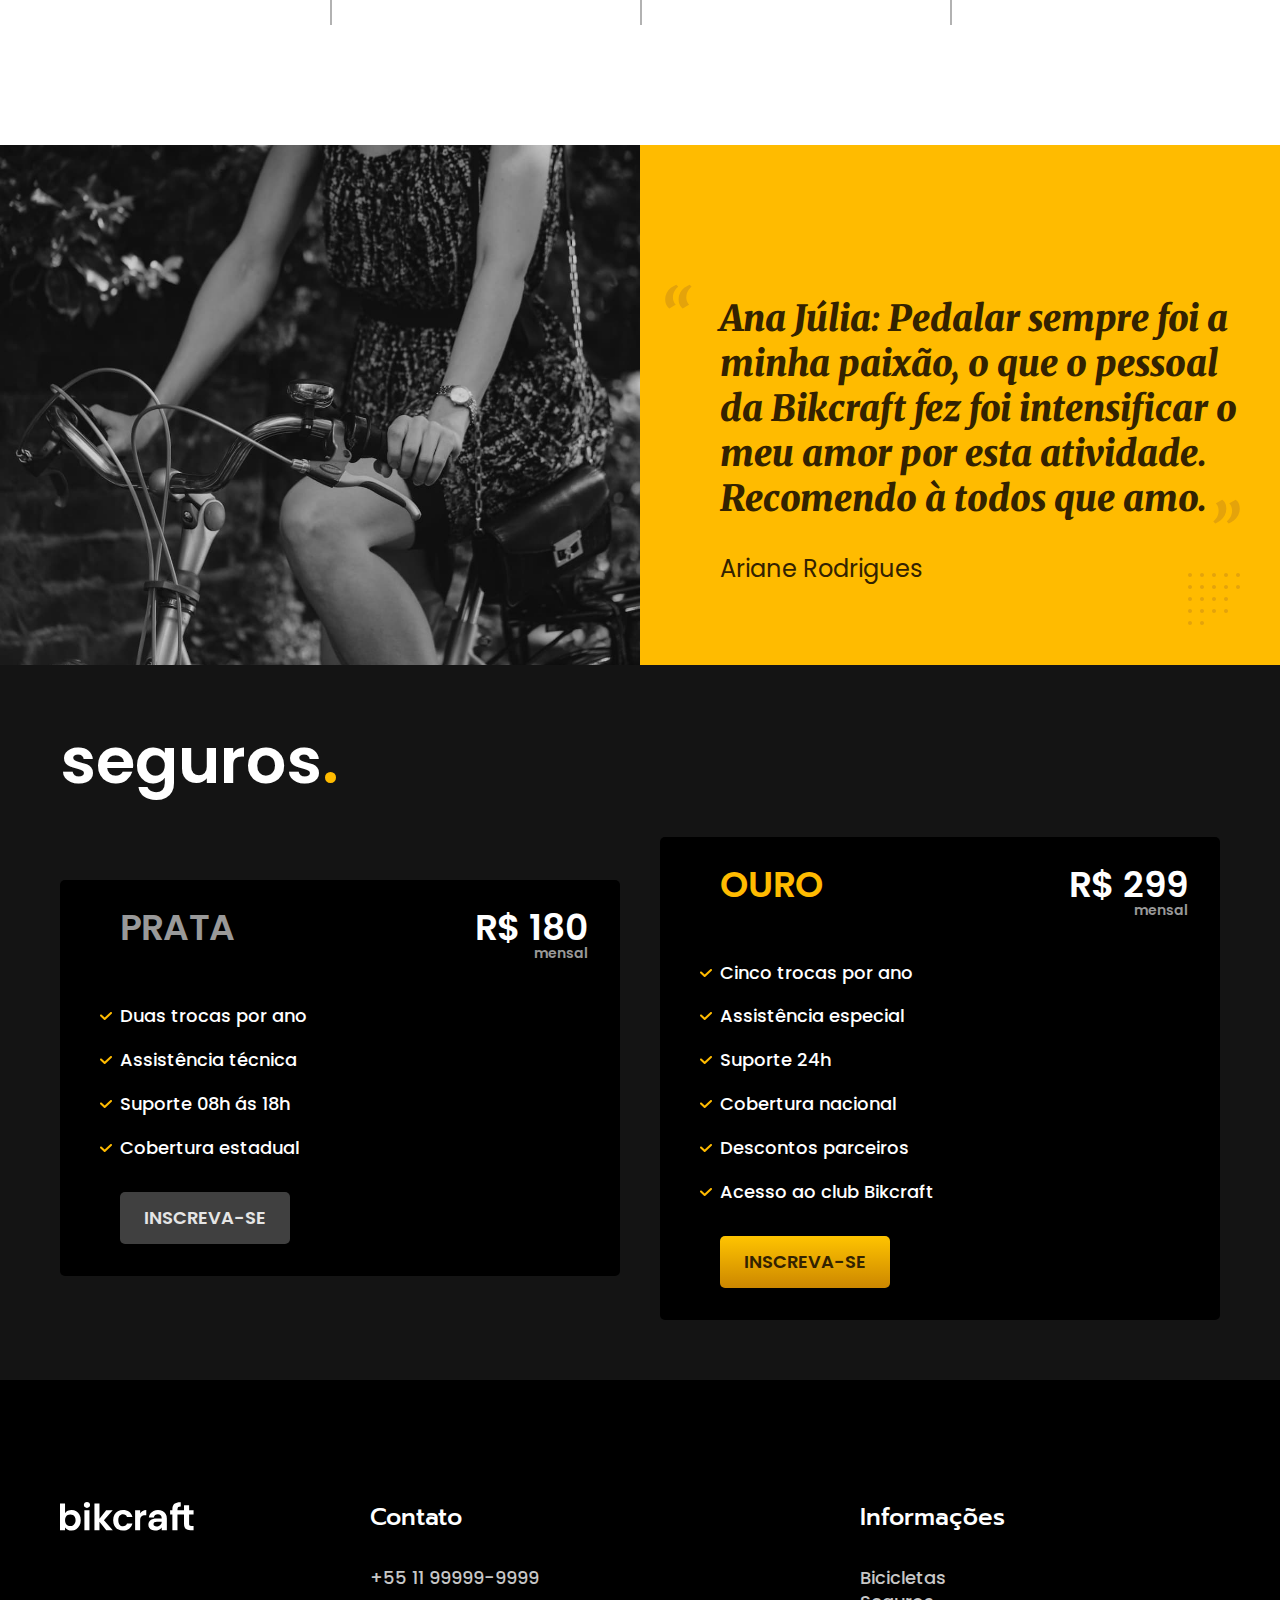
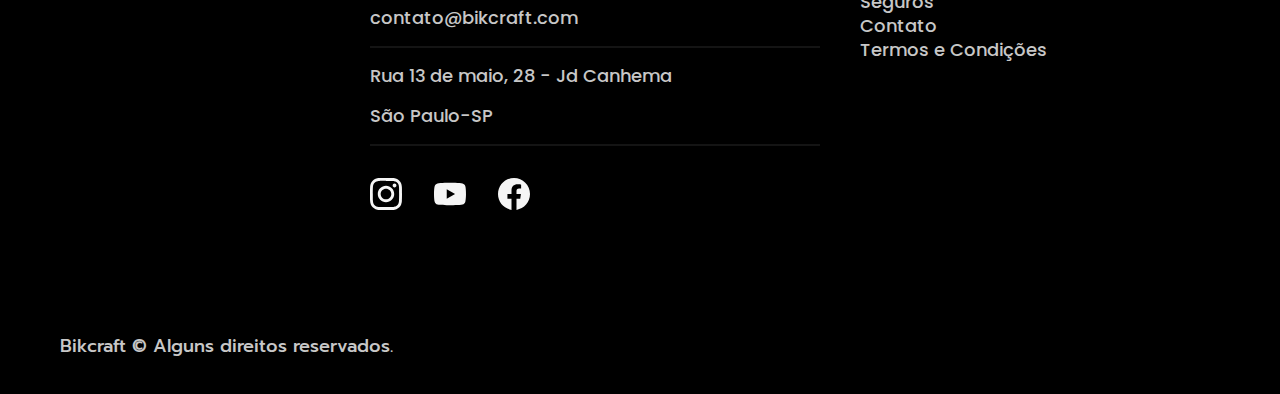
==== commit edf5b3da: "finalizando paginas" ====
--- a/index.html
+++ b/index.html
@@ -7,7 +7,9 @@
   <title>Bikcraft - Bicicletas Elétricas</title>
   <meta nome="description" content="Bicicletas elétricas de alta precisão e qualidade,  feitas sob medida para o cliente. Explore o mundo na sua velocidade com a Bikcraft.">
 
+  <link rel="preload" href="/css/style.css" as="style">
   <link rel="stylesheet" href="/css/style.css">
+
   <link rel="preconnect" href="https://fonts.googleapis.com">
   <link rel="preconnect" href="https://fonts.gstatic.com" crossorigin>
   <link href="https://fonts.googleapis.com/css2?family=Poppins:wght@300;400;600&family=Prompt:wght@300;400;500&display=swap" rel="stylesheet">
@@ -20,7 +22,7 @@
   <header class="header-bg">
     <div class="header container">
       <a href="./">
-        <img src="./img/bikcraft.svg" alt="Bikcraft">
+        <img src="./img/bikcraft.svg" width="137" height="32" alt="Bikcraft">
       </a>
       <nav aria-label="primaria">
         <ul class="header-menu fonte-1-p c-0">
@@ -39,9 +41,10 @@
         <p class="fonte-2-m c-3">Bicicletas elétricas de alta precisão e qualidade, feitas sob medida para o cliente. Explore o mundo na sua velocidade com a Bikcraft.</p>
         <a class="botao" href="./bicicletas.html">Escolha a sua</a>
       </div>
-      <div>
-        <img src="./img/fotos/introducao.jpg" alt="Bicicleta elétrica preta">
-      </div>
+      <picture>
+        <source media="(max-width:800px)" srcset="./img/bicicletas/Nimbus-Bicicletas.jpg">
+        <img src="./img/fotos/introducao.jpg" width="1280" height="1600" alt="Bicicleta elétrica preta">
+      </picture>
     </div>
   </main>
 
@@ -49,22 +52,22 @@
     <h2 class="container fonte-1-xg">escolha a sua<span class="p-1">.</span></h1>
       <ul>
         <li>
-          <a href="./bicicletas/nubula-cosmic">
-            <img src="./img/bicicletas/Nebula-home.jpg" alt="Bicicleta Nebula Cosmic">
+          <a href="./bicicletas/nebula.html">
+            <img src="./img/bicicletas/Nebula-home.jpg" width="920" height="1040" alt="Bicicleta Nebula Cosmic">
             <h3 class="fonte-1-g c-13"> Nebula Cosmic</h3>
             <span class="fonte-2-pp c-10">R$ 2800</span>
           </a>
         </li>
         <li>
-          <a href="./bicicletas/nimbus-stark">
-            <img src="./img/bicicletas/Nimbus-home.jpg" alt="Bicicleta Nimbus Stark">
+          <a href="./bicicletas/nimbus.html">
+            <img src="./img/bicicletas/Nimbus-home.jpg" width="920" height="1040" alt="Bicicleta Nimbus Stark">
             <h3 class="fonte-1-g c-13">Nimbus Stark</h3>
             <span class="fonte-2-pp c-10">R$ 3000</span>
           </a>
         </li>
         <li>
-          <a href="./bicicletas/Magic-might">
-            <img src="./img/bicicletas/magic-home.jpg" alt="Bicicleta Magic Might">
+          <a href="./bicicletas/magic.html">
+            <img src="./img/bicicletas/magic-home.jpg" width="920" height="1040" alt="Bicicleta Magic Might">
             <h3 class="fonte-1-g c-13">Magic Might</h3>
             <span class="fonte-2-pp c-10">R$ 2500</span>
           </a>
@@ -81,19 +84,19 @@
         <a class="link fonte-1-m p-1" href="./bicicletas.html">escoolha um modelo</a>
         <div class="tecnologia-vantagens">
           <div>
-            <img src="./img/icones/eletrica.svg" alt="">
+            <img src="./img/icones/eletrica.svg" width="24" height="24" alt="">
             <h3 class="fonte-1-m c-0">Motor Elétrico</h3>
             <p class="fonte-2-p c-3">Toda Bikcraft é equipada com um motor elétrico que possui duração de até 120h. A bateria é recarregada com a sua energia gasta ao pedalar.</p>
           </div>
           <div>
-            <img src="./img/icones/rastreador.svg" alt="">
+            <img src="./img/icones/rastreador.svg" width="24" height="24" alt="">
             <h3 class="fonte-1-m c-0">Rastreador</h3>
             <p class="fonte-2-p c-3">Sabemos o quão preciosa é a sua Bikcraft, por isso adicionamos rastreadores e sistemas anti-furto para garantir o seu sossego.</p>
           </div>
         </div>
       </div>
       <div class="tecnologia-img">
-        <img src="./img/fotos/tecnologia.jpg" alt="">
+        <img src="./img/fotos/tecnologia.jpg" width="1200" height="1923" alt="">
       </div>
     </div>
   </article>
@@ -101,20 +104,20 @@
   <section class="parceiros" aria-label="Nossos Parceiso">
     <h2 class="container fonte-1-xg">nossos parceiros<span class="p-1">.</span></h1>
       <ul class="pareceio-lista">
-        <li><img src="./img/parceiros/ranek.svg" alt="Ranek"></li>
-        <li><img src="./img/parceiros/surfbot.svg" alt="surfbot"></li>
-        <li><img src="./img/parceiros/wildbeast.svg" alt="wildbeast"></li>
-        <li><img src="./img/parceiros/handel.svg" alt="handel"></li>
-        <li><img src="./img/parceiros/caravan.svg" alt="caravan"></li>
-        <li><img src="./img/parceiros/dogs.svg" alt="dogs"></li>
-        <li><img src="./img/parceiros/flexblog.svg" alt="flexblog"></li>
-        <li><img src="./img/parceiros/lescone.svg" alt="lescone"></li>
+        <li><img src="./img/parceiros/ranek.svg" width="160" height="40" alt="Ranek"></li>
+        <li><img src="./img/parceiros/surfbot.svg" width="200" height="49" alt="surfbot"></li>
+        <li><img src="./img/parceiros/wildbeast.svg" width="196" height="34" alt="wildbeast"></li>
+        <li><img src="./img/parceiros/handel.svg" width="139" height="50" alt="handel"></li>
+        <li><img src="./img/parceiros/caravan.svg" width="140" height="38" alt="caravan"></li>
+        <li><img src="./img/parceiros/dogs.svg" width="152" height="39" alt="dogs"></li>
+        <li><img src="./img/parceiros/flexblog.svg" width="164" height="38" alt="flexblog"></li>
+        <li><img src="./img/parceiros/lescone.svg" width="208" height="41" alt="lescone"></li>
       </ul>
   </section>
 
   <section class="depoimento" aria-label="Depoimento">
     <div>
-      <img src="./img/fotos/depoimento.jpg" alt="Depoimento de cliente">
+      <img src="./img/fotos/depoimento.jpg" width="1200" height="1046" alt="Depoimento de cliente">
     </div>
     <div class="depoimento-conteudo">
       <blockquote class="fonte-1-gg p-5">
@@ -160,7 +163,7 @@
 
   <footer class="footer-bg">
     <div class="footer container">
-      <img class="footer-logo" src="./img/bikcraft.svg" alt="Bikcraft">
+      <img class="footer-logo" src="./img/bikcraft.svg" width="137" height="32" alt="Bikcraft">
       <div class="footer-contato">
         <h3 class="fonte-2-g c-0">Contato</h3>
         <ul class="fonte-1-p c-3">
@@ -171,13 +174,13 @@
         </ul>
         <div class="footer-redes">
           <a href="./">
-            <img src="./img/redes/instagram.svg" alt="">
+            <img src="./img/redes/instagram.svg" width="32" height="32" alt="instagram">
           </a>
           <a href="./">
-            <img src="./img/redes/youtube.svg" alt="">
+            <img src="./img/redes/youtube.svg" width="32" height="32" alt="youtube">
           </a>
           <a href="./">
-            <img src="./img/redes/facebook.svg" alt="">
+            <img src="./img/redes/facebook.svg" width="32" height="32" alt="facebook">
           </a>
         </div>
       </div>
--- a/css/style.css
+++ b/css/style.css
@@ -1,28 +1,40 @@
 /* algumas formatação do vs */
 @import "./global/gloabal.css";
-/* componetes global como o btn */
+
+/* componetes global */
 @import "./global/componentes.css";
-
 @import "./global/tipografia.css";
 @import "./global/cores.css";
+@import "./global/formulario.css";
 
 @import "./global/header.css";
 @import "./global/footer.css";
 
 /* page home */
 @import "./home/introducao.css";
-@import "./bicicleta/bicicletas-lista.css";
 @import "./home/tecnologia.css";
 @import "./home/parceiros.css";
 @import "./home/depoimento.css";
 
 /* Bicicletas */
 @import "./bicicleta/bicicletas.css";
+@import "./bicicleta/bicicletas-lista.css";
+
+/* page Bicicletas Internas */
+@import "./bicicletas-interna/bicicletas-interna.css";
+@import "./bicicletas-interna/seguro.css";
 
 /* seguros */
 @import "./seguros/seguros.css";
 @import "./seguros/vantagens.css";
 @import "./seguros/perguntas.css";
 
+/* page contatos  */
+@import "./contato/contato.css";
+@import "./contato/lojas.css";
+
+/* page orcamento */
+@import "./orcamento/orcamento.css";
+
 /* Termos e condições */
 @import "./termos/termos.css";
--- a/css/style.css
+++ b/css/style.css
@@ -1,28 +1,40 @@
 /* algumas formatação do vs */
 @import "./global/gloabal.css";
-/* componetes global como o btn */
+
+/* componetes global */
 @import "./global/componentes.css";
-
 @import "./global/tipografia.css";
 @import "./global/cores.css";
+@import "./global/formulario.css";
 
 @import "./global/header.css";
 @import "./global/footer.css";
 
 /* page home */
 @import "./home/introducao.css";
-@import "./bicicleta/bicicletas-lista.css";
 @import "./home/tecnologia.css";
 @import "./home/parceiros.css";
 @import "./home/depoimento.css";
 
 /* Bicicletas */
 @import "./bicicleta/bicicletas.css";
+@import "./bicicleta/bicicletas-lista.css";
+
+/* page Bicicletas Internas */
+@import "./bicicletas-interna/bicicletas-interna.css";
+@import "./bicicletas-interna/seguro.css";
 
 /* seguros */
 @import "./seguros/seguros.css";
 @import "./seguros/vantagens.css";
 @import "./seguros/perguntas.css";
 
+/* page contatos  */
+@import "./contato/contato.css";
+@import "./contato/lojas.css";
+
+/* page orcamento */
+@import "./orcamento/orcamento.css";
+
 /* Termos e condições */
 @import "./termos/termos.css";
